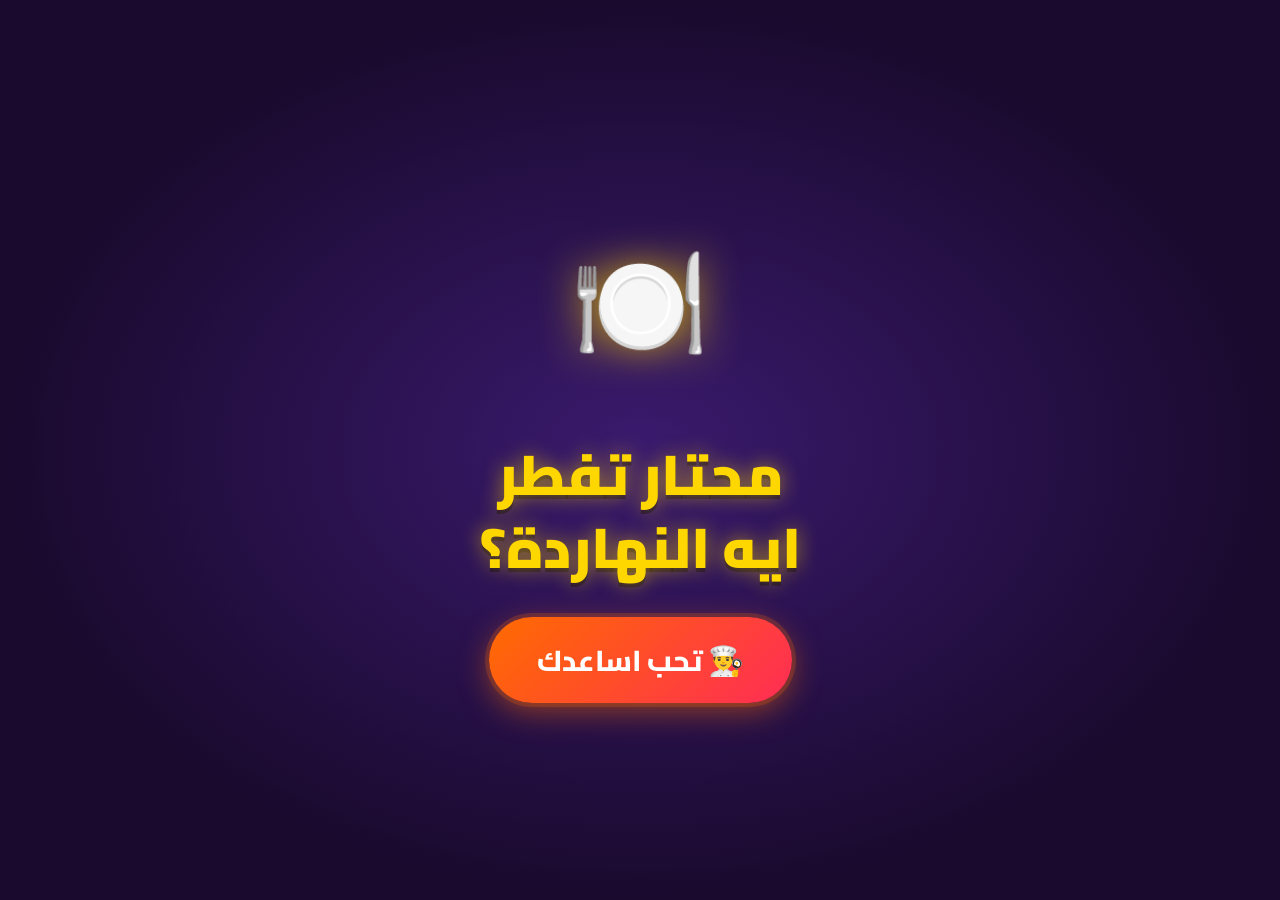
==== index.html @ 20fae1ea "Rename Index.html to index.html" ====
<!DOCTYPE html>
<html lang="ar" dir="rtl">
<head>
<meta charset="UTF-8">
<meta name="viewport" content="width=device-width, initial-scale=1.0">
<title>الشيف خالد - وين تفطر؟</title>
<link href="https://fonts.googleapis.com/css2?family=Cairo:wght@400;700;900&display=swap" rel="stylesheet">
<style>
  :root {
    --bg: #1a0a2e; --bg2: #2d1155;
    --yellow: #FFD700; --orange: #FF6B00; --red: #FF2D55;
    --green: #00C896; --blue: #00AAFF; --purple: #9B5DFF;
    --white: #FFFFFF; --text-main: #FFF5CC;
  }
  *, *::before, *::after { box-sizing: border-box; margin: 0; padding: 0; }
  body {
    font-family: 'Cairo', sans-serif;
    background: var(--bg);
    color: var(--text-main);
    min-height: 100vh;
    overflow-x: hidden;
    user-select: none;
  }
  body::before {
    content: '';
    position: fixed; inset: 0;
    background:
      radial-gradient(1px 1px at 10% 20%, #fff 0%, transparent 100%),
      radial-gradient(1px 1px at 80% 10%, #fff 0%, transparent 100%),
      radial-gradient(2px 2px at 50% 70%, #ffd700 0%, transparent 100%),
      radial-gradient(1px 1px at 30% 80%, #fff 0%, transparent 100%),
      radial-gradient(2px 2px at 85% 65%, rgba(255,215,0,0.6) 0%, transparent 100%);
    pointer-events: none; z-index: 0;
    animation: twinkle 4s ease-in-out infinite alternate;
  }
  @keyframes twinkle { 0% { opacity:0.5; } 100% { opacity:1; } }

  .screen {
    position: fixed; inset: 0;
    display: flex; flex-direction: column;
    align-items: center; justify-content: center;
    z-index: 10;
    transition: opacity 0.5s ease;
  }
  .screen.hidden { opacity: 0; pointer-events: none; }

  /* ---- SCREEN 1 ---- */
  #screen-open {
    background: radial-gradient(ellipse at center, #3a1a6e 0%, #1a0a2e 70%);
    text-align: center; padding: 2rem; gap: 2rem;
  }
  .open-emoji {
    font-size: clamp(4rem,15vw,7rem);
    animation: float 3s ease-in-out infinite;
    filter: drop-shadow(0 0 20px rgba(255,215,0,0.7));
  }
  @keyframes float { 0%,100%{transform:translateY(0) rotate(-5deg);} 50%{transform:translateY(-20px) rotate(5deg);} }
  .open-question {
    font-size: clamp(1.8rem,6vw,3.5rem);
    font-weight: 900; color: var(--yellow);
    text-shadow: 0 0 20px rgba(255,215,0,0.6), 0 4px 0 rgba(0,0,0,0.4);
    line-height: 1.3;
    animation: pulse-text 2s ease-in-out infinite alternate;
  }
  @keyframes pulse-text {
    0%   { text-shadow: 0 0 20px rgba(255,215,0,0.6), 0 4px 0 rgba(0,0,0,0.4); }
    100% { text-shadow: 0 0 50px rgba(255,215,0,1),   0 4px 0 rgba(0,0,0,0.4); }
  }
  .btn-main {
    background: linear-gradient(135deg, var(--orange), var(--red));
    color: #fff; border: none; outline: none; cursor: pointer;
    padding: 1rem 3rem;
    font-size: clamp(1.2rem,4vw,1.8rem);
    font-family: 'Cairo', sans-serif; font-weight: 800;
    border-radius: 60px;
    box-shadow: 0 8px 30px rgba(255,107,0,0.5), 0 0 0 4px rgba(255,107,0,0.2);
    transition: transform 0.15s, box-shadow 0.15s;
    animation: btn-bounce 1.5s ease-in-out infinite;
  }
  .btn-main:hover { transform: scale(1.08) translateY(-3px); box-shadow: 0 12px 40px rgba(255,107,0,0.8); }
  @keyframes btn-bounce { 0%,100%{transform:translateY(0);} 50%{transform:translateY(-6px);} }

  /* ---- SCREEN 2 INTRO ---- */
  #screen-intro { background: #000; flex-direction: column; gap: 1.5rem; overflow: hidden; }
  .intro-top {
    font-size: clamp(1rem,3vw,1.5rem);
    color: rgba(255,255,255,0.5); opacity: 0;
  }
  .intro-big {
    font-size: clamp(2rem,10vw,6rem); font-weight: 900;
    color: var(--yellow); text-align: center;
    opacity: 0; transform: scale(0.05);
    text-shadow: 0 0 60px rgba(255,215,0,0.8);
    line-height: 1.2;
  }
  .intro-big.animate { animation: zoom-in-dramatic 1.5s cubic-bezier(0.23,1,0.32,1) forwards; }
  .intro-top.animate { animation: fade-slide-up 0.8s ease forwards 0.3s; }
  @keyframes zoom-in-dramatic {
    0%  { opacity:0; transform:scale(0.03); }
    60% { opacity:1; transform:scale(1.15); }
    80% { transform:scale(0.95); }
    100%{ opacity:1; transform:scale(1); }
  }
  @keyframes fade-slide-up {
    0%  { opacity:0; transform:translateY(30px); }
    100%{ opacity:1; transform:translateY(0); }
  }
  .intro-stars { position:absolute; inset:0; pointer-events:none; overflow:hidden; }

  /* ---- SCREEN 3 GAME ---- */
  #screen-game {
    background: radial-gradient(ellipse at 30% 50%, #3a1a6e 0%, #1a0a2e 60%);
    flex-direction: row; align-items: center; justify-content: center;
    gap: clamp(1rem,4vw,3rem); padding: clamp(1rem,3vw,2rem);
    flex-wrap: wrap;
  }
  .chef-area { display:flex; flex-direction:column; align-items:center; gap:0.5rem; flex-shrink:0; }
  .chef-bubble {
    background: var(--yellow); color: #1a0a2e;
    border-radius: 20px 20px 20px 4px;
    padding: 0.5rem 1rem;
    font-size: clamp(0.8rem,2.5vw,1rem); font-weight:800;
    box-shadow: 0 4px 15px rgba(0,0,0,0.3);
    animation: bubble-bob 2s ease-in-out infinite;
    position: relative; white-space: nowrap;
  }
  .chef-bubble::after {
    content:''; position:absolute; bottom:-10px; right:16px;
    border:6px solid transparent; border-top-color:var(--yellow);
  }
  @keyframes bubble-bob { 0%,100%{transform:translateY(0);} 50%{transform:translateY(-6px);} }

  .chef-img-wrap { position:relative; width:clamp(140px,28vw,220px); }
  .chef-img-wrap img {
    width:100%; border-radius:20px;
    filter: drop-shadow(0 10px 30px rgba(255,215,0,0.5));
    display: block;
  }

  /* Chef glow platform */
  .chef-platform {
    width: clamp(120px, 24vw, 190px);
    height: 20px;
    background: radial-gradient(ellipse, rgba(255,215,0,0.4) 0%, transparent 70%);
    margin-top: -8px;
  }

  .chef-idle    { animation: chef-idle    1.8s ease-in-out infinite; }
  .chef-excited { animation: chef-excited 0.4s ease-in-out infinite alternate; }
  .chef-celebrate{ animation: chef-celebrate 0.5s ease-in-out infinite alternate; }
  @keyframes chef-idle     { 0%,100%{transform:translateY(0) rotate(0deg);} 30%{transform:translateY(-8px) rotate(-1deg);} 70%{transform:translateY(-4px) rotate(1deg);} }
  @keyframes chef-excited  { 0%{transform:translateY(0) rotate(-3deg) scale(1);} 100%{transform:translateY(-12px) rotate(3deg) scale(1.05);} }
  @keyframes chef-celebrate{ 0%{transform:translateY(0) rotate(-5deg) scale(1);} 100%{transform:translateY(-18px) rotate(6deg) scale(1.08);} }

  .wheel-area { display:flex; flex-direction:column; align-items:center; gap:1rem; }
  .wheel-wrap {
    position:relative; display:inline-flex;
    align-items:center; justify-content:center;
  }
  .wheel-wrap::before {
    content:''; position:absolute; inset:-12px; border-radius:50%;
    background: conic-gradient(from 0deg, var(--yellow), var(--orange), var(--red), var(--purple), var(--blue), var(--green), var(--yellow));
    animation: spin-ring 4s linear infinite; z-index:0;
  }
  .wheel-wrap::after {
    content:''; position:absolute; inset:-4px; border-radius:50%;
    background: var(--bg); z-index:1;
  }
  @keyframes spin-ring { to{transform:rotate(360deg);} }

  canvas#wheel { position:relative; z-index:2; border-radius:50%; cursor:pointer;
    filter:drop-shadow(0 0 20px rgba(255,215,0,0.4));
    width:clamp(240px,50vw,380px); height:clamp(240px,50vw,380px); }

  .wheel-pointer {
    position:absolute; top:50%; right:-22px;
    transform:translateY(-50%); z-index:10;
    font-size:2.5rem;
    filter:drop-shadow(0 0 8px rgba(255,107,0,0.8));
    animation:pointer-pulse 1s ease-in-out infinite alternate;
  }
  @keyframes pointer-pulse { 0%{transform:translateY(-50%) scale(1);} 100%{transform:translateY(-50%) scale(1.2);} }

  .wheel-hub {
    position:absolute; z-index:10;
    width:54px; height:54px; border-radius:50%;
    background:radial-gradient(circle, #fff 30%, #ffd700 70%, #ff6b00 100%);
    box-shadow:0 0 20px rgba(255,215,0,0.8), inset 0 0 8px rgba(0,0,0,0.3);
    border:4px solid #fff;
  }

  .btn-spin {
    background:linear-gradient(135deg, var(--green), #00a876);
    color:#fff; border:none; outline:none; cursor:pointer;
    padding:0.9rem 2.5rem;
    font-size:clamp(1.1rem,3.5vw,1.5rem);
    font-family:'Cairo',sans-serif; font-weight:800; border-radius:50px;
    box-shadow:0 6px 25px rgba(0,200,150,0.5);
    transition:transform 0.15s, box-shadow 0.15s;
  }
  .btn-spin:hover:not(:disabled) { transform:scale(1.06) translateY(-2px); box-shadow:0 10px 35px rgba(0,200,150,0.7); }
  .btn-spin:disabled { opacity:0.5; cursor:not-allowed; }

  /* ---- SCREEN 4 RESULT ---- */
  #screen-result {
    background:radial-gradient(ellipse at center, #3a1a6e 0%, #1a0a2e 70%);
    flex-direction:column; align-items:center; gap:1.2rem;
    text-align:center; padding:2rem;
  }
  .result-tada { font-size:clamp(3rem,10vw,6rem); animation:tada 0.8s ease infinite alternate; }
  @keyframes tada { 0%{transform:scale(1) rotate(-5deg);} 100%{transform:scale(1.15) rotate(5deg);} }
  .result-label { font-size:clamp(0.9rem,3vw,1.2rem); color:rgba(255,255,255,0.7); font-weight:700; }
  .result-name {
    font-size:clamp(2rem,8vw,4rem); font-weight:900; color:var(--yellow);
    text-shadow:0 0 30px rgba(255,215,0,0.8), 0 4px 0 rgba(0,0,0,0.4);
    animation:name-glow 1s ease-in-out infinite alternate;
  }
  @keyframes name-glow {
    0%  {text-shadow:0 0 20px rgba(255,215,0,0.6),0 4px 0 rgba(0,0,0,0.4);}
    100%{text-shadow:0 0 50px rgba(255,215,0,1),  0 4px 0 rgba(0,0,0,0.4);}
  }
  .result-phone-wrap {
    background:rgba(255,255,255,0.07); border:2px solid rgba(255,215,0,0.3);
    border-radius:20px; padding:1rem 2.5rem; backdrop-filter:blur(10px);
  }
  .result-phone-label { font-size:clamp(0.8rem,2.5vw,1rem); color:rgba(255,255,255,0.6); margin-bottom:0.3rem; }
  .result-phone {
    font-size:clamp(1.5rem,5vw,2.5rem); font-weight:900; color:var(--green);
    letter-spacing:2px; direction:ltr;
    text-shadow:0 0 20px rgba(0,200,150,0.5);
  }
  .result-chef-wrap { width:clamp(100px,22vw,160px); }
  .result-chef-wrap img { width:100%; border-radius:16px; filter:drop-shadow(0 0 20px rgba(255,215,0,0.5)); }
  .btn-again {
    background:linear-gradient(135deg,var(--purple),var(--blue));
    color:#fff; border:none; outline:none; cursor:pointer;
    padding:0.8rem 2.2rem; font-size:clamp(1rem,3vw,1.3rem);
    font-family:'Cairo',sans-serif; font-weight:800; border-radius:50px;
    box-shadow:0 6px 25px rgba(155,93,255,0.5); transition:transform 0.15s; margin-top:0.5rem;
  }
  .btn-again:hover { transform:scale(1.06) translateY(-2px); }

  #confetti-canvas { position:fixed; inset:0; pointer-events:none; z-index:9999; }

  .food-float {
    position:fixed; font-size:1.8rem; pointer-events:none; z-index:1;
    opacity:0.12; animation:food-float-anim linear infinite;
  }
  @keyframes food-float-anim {
    0%  {transform:translateY(110vh) rotate(0deg); opacity:0;}
    10% {opacity:0.12;}
    90% {opacity:0.12;}
    100%{transform:translateY(-10vh) rotate(360deg); opacity:0;}
  }

  @media (max-width: 600px) {
    #screen-game { flex-direction:column; justify-content:flex-start; padding-top:1.5rem; overflow-y:auto; }
    .wheel-pointer { right:-16px; font-size:2rem; }
  }
</style>
</head>
<body>

<canvas id="confetti-canvas"></canvas>

<!-- SCREEN 1 -->
<div id="screen-open" class="screen">
  <div class="open-emoji">🍽️</div>
  <h1 class="open-question">محتار تفطر<br>ايه النهاردة؟</h1>
  <button class="btn-main" onclick="startIntro()">👨‍🍳 تحب اساعدك</button>
</div>

<!-- SCREEN 2 -->
<div id="screen-intro" class="screen hidden">
  <div class="intro-stars" id="intro-stars"></div>
  <p class="intro-top" id="intro-top">يلا يا صاحبي...</p>
  <h2 class="intro-big" id="intro-big">الشيف خالد<br>هيساعدك 🎉</h2>
</div>

<!-- SCREEN 3 -->
<div id="screen-game" class="screen hidden">
  <div class="chef-area">
    <div class="chef-bubble" id="chef-bubble">دوّر الحظ! 🎰</div>
    <div class="chef-img-wrap" id="chef-wrap">
      <img id="chef-img" src="[data-uri]" alt="الشيف خالد" class="chef-idle">
    </div>
    <div class="chef-platform"></div>
  </div>
  <div class="wheel-area">
    <div class="wheel-wrap">
      <canvas id="wheel"></canvas>
      <div class="wheel-hub"></div>
      <div class="wheel-pointer">👈</div>
    </div>
    <button class="btn-spin" id="btn-spin" onclick="spinWheel()">🎡 دوّر!</button>
  </div>
</div>

<!-- SCREEN 4 -->
<div id="screen-result" class="screen hidden">
  <div class="result-tada" id="result-emoji">🎉</div>
  <p class="result-label">الشيف خالد بيقولك روح...</p>
  <h2 class="result-name" id="result-name"></h2>
  <div class="result-phone-wrap">
    <p class="result-phone-label">📞 اتصل دلوقتي</p>
    <p class="result-phone" id="result-phone"></p>
  </div>
  <div class="result-chef-wrap">
    <img src="[data-uri]" alt="الشيف خالد">
  </div>
  <button class="btn-again" onclick="resetGame()">🔄 جرب تاني</button>
</div>

<script>
// =============================================
// CONFIGURATION — edit names & phone numbers here
// =============================================
const RESTAURANTS = [
  { name:"عم ابراهيم",       phone:"01002967524", emoji:"🥙", color:"#FF6B35" },
  { name:"بطاطسيكو",         phone:"01145014449", emoji:"🍟", color:"#e6b800" },
  { name:"حماده شيراتون",    phone:"15916", emoji:"🍗", color:"#00C896" },
  { name:"عم بشندي",         phone:"01016317587", emoji:"🧆", color:"#9B5DFF" }
];

// =============================================
// AUDIO
// =============================================
let audioCtx = null;
function getAudio() { if(!audioCtx) audioCtx = new (window.AudioContext||window.webkitAudioContext)(); return audioCtx; }
function playBeep(freq=440,type='sine',dur=0.1,vol=0.3){
  try{ const c=getAudio(),o=c.createOscillator(),g=c.createGain();
    o.connect(g);g.connect(c.destination);o.type=type;o.frequency.value=freq;
    g.gain.setValueAtTime(vol,c.currentTime);
    g.gain.exponentialRampToValueAtTime(0.001,c.currentTime+dur);
    o.start();o.stop(c.currentTime+dur); }catch(e){}
}
function playWhoosh(){
  try{ const c=getAudio(),o=c.createOscillator(),g=c.createGain();
    o.connect(g);g.connect(c.destination);o.type='sawtooth';
    o.frequency.setValueAtTime(800,c.currentTime);
    o.frequency.exponentialRampToValueAtTime(100,c.currentTime+0.4);
    g.gain.setValueAtTime(0.2,c.currentTime);
    g.gain.exponentialRampToValueAtTime(0.001,c.currentTime+0.4);
    o.start();o.stop(c.currentTime+0.4); }catch(e){}
}
function playCelebration(){ [523,659,784,1047,1319].forEach((f,i)=>setTimeout(()=>playBeep(f,'square',0.2,0.25),i*120)); }
function playTick(){ playBeep(600+Math.random()*200,'square',0.04,0.15); }

// =============================================
// FLOATING FOOD
// =============================================
['🥙','🍟','🍗','🧆','🥚','🍕','☕','🥪'].forEach(em=>{
  const el=document.createElement('div');
  el.className='food-float'; el.textContent=em;
  el.style.left=Math.random()*100+'vw';
  el.style.animationDuration=(8+Math.random()*12)+'s';
  el.style.animationDelay=(Math.random()*10)+'s';
  document.body.appendChild(el);
});

// =============================================
// SCREENS
// =============================================
function showScreen(id){
  document.querySelectorAll('.screen').forEach(s=>s.classList.add('hidden'));
  document.getElementById(id).classList.remove('hidden');
}

function startIntro(){
  playWhoosh();
  showScreen('screen-intro');
  const big=document.getElementById('intro-big');
  const top=document.getElementById('intro-top');
  big.classList.remove('animate'); top.classList.remove('animate');
  void big.offsetWidth;
  big.classList.add('animate'); top.classList.add('animate');
  spawnIntroStars();
  [261,329,392,523].forEach((f,i)=>setTimeout(()=>playBeep(f,'triangle',0.8,0.2),i*80));
  setTimeout(()=>{ showScreen('screen-game'); drawWheel(); }, 2800);
}

function spawnIntroStars(){
  const c=document.getElementById('intro-stars'); c.innerHTML='';
  const colors=['#FFD700','#FF6B00','#FF2D55','#00C896','#9B5DFF'];
  for(let i=0;i<50;i++){
    const s=document.createElement('div');
    const sz=4+Math.random()*10;
    const angle=Math.random()*360, dist=100+Math.random()*250;
    const tx=Math.cos(angle*Math.PI/180)*dist, ty=Math.sin(angle*Math.PI/180)*dist;
    s.style.cssText=`position:absolute;border-radius:50%;
      background:${colors[Math.floor(Math.random()*5)]};
      width:${sz}px;height:${sz}px;
      left:${Math.random()*100}%;top:${Math.random()*100}%;
      animation:star-pop 1.5s ease-out ${Math.random()*0.8}s forwards;
      --tx:${tx}px;--ty:${ty}px;`;
    c.appendChild(s);
  }
  if(!document.getElementById('star-kf')){
    const st=document.createElement('style'); st.id='star-kf';
    st.textContent='@keyframes star-pop{0%{opacity:0;transform:scale(0) translate(0,0);}30%{opacity:1;}100%{opacity:0;transform:scale(1) translate(var(--tx),var(--ty));}}';
    document.head.appendChild(st);
  }
}

// =============================================
// WHEEL
// =============================================
const N=RESTAURANTS.length, SEG=2*Math.PI/N;
let rot=0, spinning=false;

function drawWheel(hl=-1){
  const canvas=document.getElementById('wheel');
  const size=canvas.clientWidth||340;
  canvas.width=size; canvas.height=size;
  const ctx=canvas.getContext('2d'), cx=size/2, cy=size/2, r=size/2-4;
  ctx.clearRect(0,0,size,size);
  for(let i=0;i<N;i++){
    const sa=rot+i*SEG, ea=sa+SEG, rs=RESTAURANTS[i];
    ctx.beginPath(); ctx.moveTo(cx,cy); ctx.arc(cx,cy,r,sa,ea); ctx.closePath();
    ctx.fillStyle=i===hl?'#FFFFFF':rs.color; ctx.fill();
    ctx.strokeStyle='rgba(0,0,0,0.25)'; ctx.lineWidth=2; ctx.stroke();
    ctx.save(); ctx.translate(cx,cy); ctx.rotate(sa+SEG/2);
    ctx.textAlign='right'; ctx.textBaseline='middle';
    ctx.font=`bold ${Math.max(12,size*0.053)}px Cairo,sans-serif`;
    ctx.fillStyle=i===hl?rs.color:'#FFF';
    ctx.shadowColor='rgba(0,0,0,0.5)'; ctx.shadowBlur=4;
    ctx.fillText(rs.name,r-12,0); ctx.restore();
    ctx.save(); ctx.translate(cx,cy); ctx.rotate(sa+SEG/2);
    ctx.font=`${Math.max(14,size*0.07)}px serif`;
    ctx.textAlign='center'; ctx.textBaseline='middle'; ctx.shadowBlur=0;
    ctx.fillText(rs.emoji,r*0.35,0); ctx.restore();
  }
  ctx.beginPath(); ctx.arc(cx,cy,r,0,2*Math.PI);
  ctx.strokeStyle='rgba(255,255,255,0.5)'; ctx.lineWidth=3; ctx.stroke();
}

function spinWheel(){
  if(spinning) return;
  spinning=true;
  document.getElementById('btn-spin').disabled=true;
  document.getElementById('chef-img').className='chef-excited';
  document.getElementById('chef-bubble').textContent='بيدور... بيدور! 🎡';
  playWhoosh();

  const idx=Math.floor(Math.random()*N);
  const target=2*Math.PI-(idx*SEG+SEG/2);
  const total=(5+Math.floor(Math.random()*6))*2*Math.PI + target - (rot%(2*Math.PI));
  const dur=4000+Math.random()*1500;
  let start=null, lastTick=rot;

  function ease(t){ return 1-Math.pow(1-t,4); }
  function frame(ts){
    if(!start) start=ts;
    const p=Math.min((ts-start)/dur,1), e=ease(p);
    rot=(rot%(2*Math.PI))+e*total;
    if(Math.abs(rot-lastTick)>SEG*0.8){ playTick(); lastTick=rot; }
    drawWheel();
    if(p<1){ requestAnimationFrame(frame); }
    else {
      rot=target%(2*Math.PI)+Math.floor(rot/(2*Math.PI))*(2*Math.PI);
      drawWheel(idx); spinning=false;
      document.getElementById('btn-spin').disabled=false;
      document.getElementById('chef-img').className='chef-celebrate';
      document.getElementById('chef-bubble').textContent='🎊 لقيناها!';
      playCelebration(); launchConfetti();
      setTimeout(()=>showResult(idx),1500);
    }
  }
  requestAnimationFrame(frame);
}

// =============================================
// RESULT
// =============================================
const EMOJIS=['🎉','🔥','🙌','🤩','💥','🥳','⭐','🎊'];
function showResult(i){
  const r=RESTAURANTS[i];
  document.getElementById('result-name').textContent=r.emoji+' '+r.name;
  document.getElementById('result-phone').textContent=r.phone;
  document.getElementById('result-emoji').textContent=EMOJIS[Math.floor(Math.random()*EMOJIS.length)];
  showScreen('screen-result'); launchConfetti(); playCelebration();
}

function resetGame(){
  stopConfetti();
  document.getElementById('chef-img').className='chef-idle';
  document.getElementById('chef-bubble').textContent='دوّر الحظ! 🎰';
  rot=0; showScreen('screen-game'); drawWheel();
}

// =============================================
// CONFETTI
// =============================================
let pieces=[], cfFrame=null;
function launchConfetti(){
  const cv=document.getElementById('confetti-canvas');
  cv.width=window.innerWidth; cv.height=window.innerHeight;
  const cols=['#FFD700','#FF6B00','#FF2D55','#00C896','#9B5DFF','#00AAFF','#FF69B4'];
  pieces=Array.from({length:130},()=>({
    x:Math.random()*cv.width, y:-10-Math.random()*200,
    vx:(Math.random()-0.5)*4, vy:3+Math.random()*5,
    rot:Math.random()*360, rotV:(Math.random()-0.5)*8,
    w:6+Math.random()*10, h:4+Math.random()*6,
    color:cols[Math.floor(Math.random()*cols.length)], alpha:1
  }));
  if(cfFrame) cancelAnimationFrame(cfFrame);
  animConf();
}
function animConf(){
  const cv=document.getElementById('confetti-canvas');
  const ctx=cv.getContext('2d'); ctx.clearRect(0,0,cv.width,cv.height);
  pieces.forEach(p=>{
    p.x+=p.vx; p.y+=p.vy; p.rot+=p.rotV; p.vy+=0.1;
    if(p.y>cv.height) p.alpha-=0.05;
    ctx.save(); ctx.globalAlpha=Math.max(0,p.alpha);
    ctx.translate(p.x,p.y); ctx.rotate(p.rot*Math.PI/180);
    ctx.fillStyle=p.color; ctx.fillRect(-p.w/2,-p.h/2,p.w,p.h);
    ctx.restore();
  });
  pieces=pieces.filter(p=>p.alpha>0);
  if(pieces.length>0) cfFrame=requestAnimationFrame(animConf);
  else stopConfetti();
}
function stopConfetti(){
  if(cfFrame) cancelAnimationFrame(cfFrame);
  const cv=document.getElementById('confetti-canvas');
  cv.getContext('2d').clearRect(0,0,cv.width,cv.height);
}

window.addEventListener('resize',()=>{
  if(!document.getElementById('screen-game').classList.contains('hidden')) drawWheel();
});
window.addEventListener('load',()=>drawWheel());
</script>
</body>
</html>
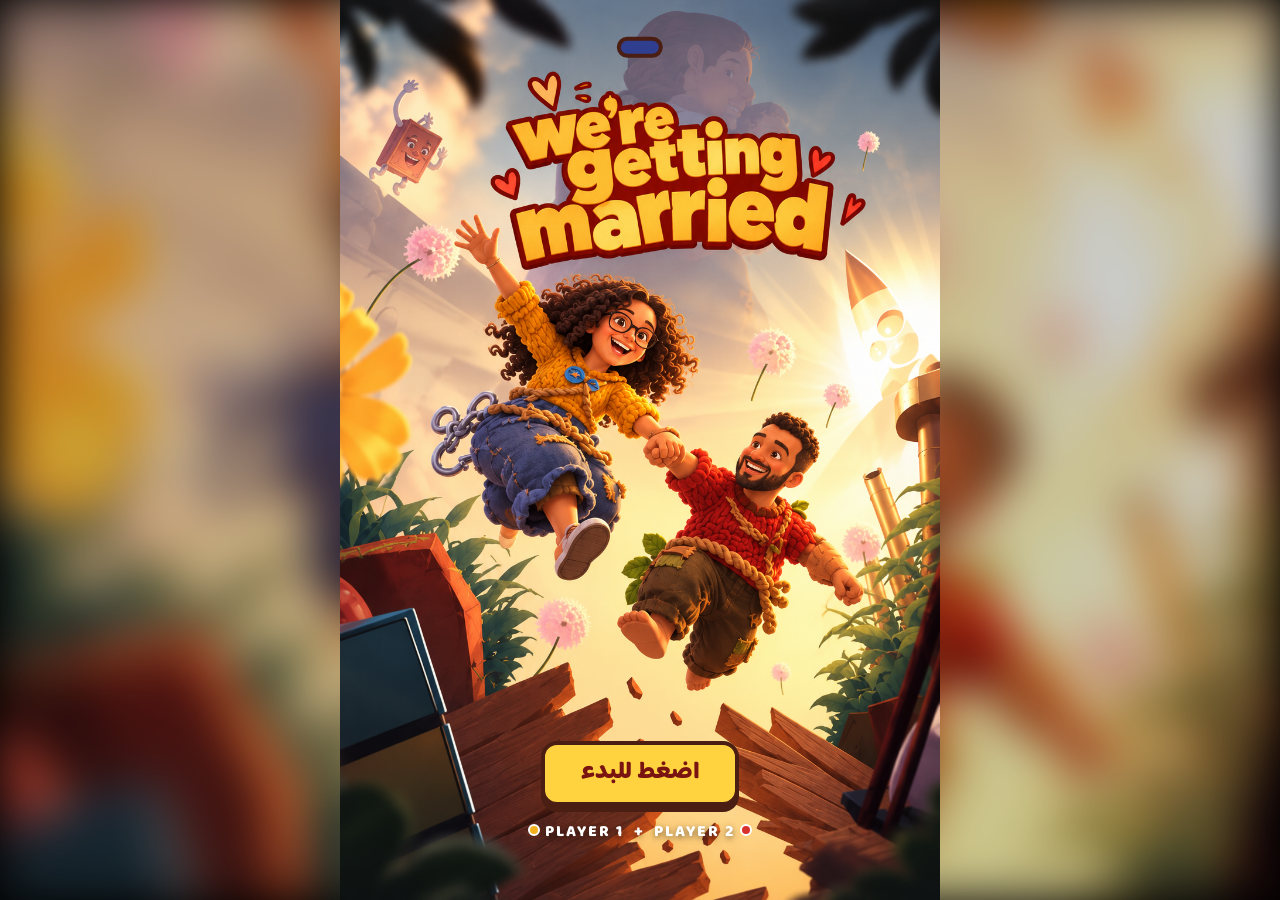
==== commit 2b5f7d0f: "Add files via upload" ====
--- a/index.html
+++ b/index.html
@@ -3,534 +3,122 @@
 <head>
 <meta charset="UTF-8">
 <meta name="viewport" content="width=device-width, initial-scale=1.0">
-<title>الشيف خالد - وين تفطر؟</title>
-<link href="https://fonts.googleapis.com/css2?family=Cairo:wght@400;700;900&display=swap" rel="stylesheet">
-<style>
-  :root {
-    --bg: #1a0a2e; --bg2: #2d1155;
-    --yellow: #FFD700; --orange: #FF6B00; --red: #FF2D55;
-    --green: #00C896; --blue: #00AAFF; --purple: #9B5DFF;
-    --white: #FFFFFF; --text-main: #FFF5CC;
-  }
-  *, *::before, *::after { box-sizing: border-box; margin: 0; padding: 0; }
-  body {
-    font-family: 'Cairo', sans-serif;
-    background: var(--bg);
-    color: var(--text-main);
-    min-height: 100vh;
-    overflow-x: hidden;
-    user-select: none;
-  }
-  body::before {
-    content: '';
-    position: fixed; inset: 0;
-    background:
-      radial-gradient(1px 1px at 10% 20%, #fff 0%, transparent 100%),
-      radial-gradient(1px 1px at 80% 10%, #fff 0%, transparent 100%),
-      radial-gradient(2px 2px at 50% 70%, #ffd700 0%, transparent 100%),
-      radial-gradient(1px 1px at 30% 80%, #fff 0%, transparent 100%),
-      radial-gradient(2px 2px at 85% 65%, rgba(255,215,0,0.6) 0%, transparent 100%);
-    pointer-events: none; z-index: 0;
-    animation: twinkle 4s ease-in-out infinite alternate;
-  }
-  @keyframes twinkle { 0% { opacity:0.5; } 100% { opacity:1; } }
+<title>Mohamed & Salma | دعوة زفاف</title>
+<meta name="description" content="دعوة زفاف محمد وسلمي - Wedding Invitation">
+<link rel="preconnect" href="https://fonts.googleapis.com">
+<link rel="preconnect" href="https://fonts.gstatic.com" crossorigin>
+<link href="https://fonts.googleapis.com/css2?family=Lalezar&family=Baloo+Bhaijaan+2:wght@400;600;800&display=swap" rel="stylesheet">
+<link rel="stylesheet" href="styles.css">
+</head>
+<body class="locked">
 
-  .screen {
-    position: fixed; inset: 0;
-    display: flex; flex-direction: column;
-    align-items: center; justify-content: center;
-    z-index: 10;
-    transition: opacity 0.5s ease;
-  }
-  .screen.hidden { opacity: 0; pointer-events: none; }
-
-  /* ---- SCREEN 1 ---- */
-  #screen-open {
-    background: radial-gradient(ellipse at center, #3a1a6e 0%, #1a0a2e 70%);
-    text-align: center; padding: 2rem; gap: 2rem;
-  }
-  .open-emoji {
-    font-size: clamp(4rem,15vw,7rem);
-    animation: float 3s ease-in-out infinite;
-    filter: drop-shadow(0 0 20px rgba(255,215,0,0.7));
-  }
-  @keyframes float { 0%,100%{transform:translateY(0) rotate(-5deg);} 50%{transform:translateY(-20px) rotate(5deg);} }
-  .open-question {
-    font-size: clamp(1.8rem,6vw,3.5rem);
-    font-weight: 900; color: var(--yellow);
-    text-shadow: 0 0 20px rgba(255,215,0,0.6), 0 4px 0 rgba(0,0,0,0.4);
-    line-height: 1.3;
-    animation: pulse-text 2s ease-in-out infinite alternate;
-  }
-  @keyframes pulse-text {
-    0%   { text-shadow: 0 0 20px rgba(255,215,0,0.6), 0 4px 0 rgba(0,0,0,0.4); }
-    100% { text-shadow: 0 0 50px rgba(255,215,0,1),   0 4px 0 rgba(0,0,0,0.4); }
-  }
-  .btn-main {
-    background: linear-gradient(135deg, var(--orange), var(--red));
-    color: #fff; border: none; outline: none; cursor: pointer;
-    padding: 1rem 3rem;
-    font-size: clamp(1.2rem,4vw,1.8rem);
-    font-family: 'Cairo', sans-serif; font-weight: 800;
-    border-radius: 60px;
-    box-shadow: 0 8px 30px rgba(255,107,0,0.5), 0 0 0 4px rgba(255,107,0,0.2);
-    transition: transform 0.15s, box-shadow 0.15s;
-    animation: btn-bounce 1.5s ease-in-out infinite;
-  }
-  .btn-main:hover { transform: scale(1.08) translateY(-3px); box-shadow: 0 12px 40px rgba(255,107,0,0.8); }
-  @keyframes btn-bounce { 0%,100%{transform:translateY(0);} 50%{transform:translateY(-6px);} }
-
-  /* ---- SCREEN 2 INTRO ---- */
-  #screen-intro { background: #000; flex-direction: column; gap: 1.5rem; overflow: hidden; }
-  .intro-top {
-    font-size: clamp(1rem,3vw,1.5rem);
-    color: rgba(255,255,255,0.5); opacity: 0;
-  }
-  .intro-big {
-    font-size: clamp(2rem,10vw,6rem); font-weight: 900;
-    color: var(--yellow); text-align: center;
-    opacity: 0; transform: scale(0.05);
-    text-shadow: 0 0 60px rgba(255,215,0,0.8);
-    line-height: 1.2;
-  }
-  .intro-big.animate { animation: zoom-in-dramatic 1.5s cubic-bezier(0.23,1,0.32,1) forwards; }
-  .intro-top.animate { animation: fade-slide-up 0.8s ease forwards 0.3s; }
-  @keyframes zoom-in-dramatic {
-    0%  { opacity:0; transform:scale(0.03); }
-    60% { opacity:1; transform:scale(1.15); }
-    80% { transform:scale(0.95); }
-    100%{ opacity:1; transform:scale(1); }
-  }
-  @keyframes fade-slide-up {
-    0%  { opacity:0; transform:translateY(30px); }
-    100%{ opacity:1; transform:translateY(0); }
-  }
-  .intro-stars { position:absolute; inset:0; pointer-events:none; overflow:hidden; }
-
-  /* ---- SCREEN 3 GAME ---- */
-  #screen-game {
-    background: radial-gradient(ellipse at 30% 50%, #3a1a6e 0%, #1a0a2e 60%);
-    flex-direction: row; align-items: center; justify-content: center;
-    gap: clamp(1rem,4vw,3rem); padding: clamp(1rem,3vw,2rem);
-    flex-wrap: wrap;
-  }
-  .chef-area { display:flex; flex-direction:column; align-items:center; gap:0.5rem; flex-shrink:0; }
-  .chef-bubble {
-    background: var(--yellow); color: #1a0a2e;
-    border-radius: 20px 20px 20px 4px;
-    padding: 0.5rem 1rem;
-    font-size: clamp(0.8rem,2.5vw,1rem); font-weight:800;
-    box-shadow: 0 4px 15px rgba(0,0,0,0.3);
-    animation: bubble-bob 2s ease-in-out infinite;
-    position: relative; white-space: nowrap;
-  }
-  .chef-bubble::after {
-    content:''; position:absolute; bottom:-10px; right:16px;
-    border:6px solid transparent; border-top-color:var(--yellow);
-  }
-  @keyframes bubble-bob { 0%,100%{transform:translateY(0);} 50%{transform:translateY(-6px);} }
-
-  .chef-img-wrap { position:relative; width:clamp(140px,28vw,220px); }
-  .chef-img-wrap img {
-    width:100%; border-radius:20px;
-    filter: drop-shadow(0 10px 30px rgba(255,215,0,0.5));
-    display: block;
-  }
-
-  /* Chef glow platform */
-  .chef-platform {
-    width: clamp(120px, 24vw, 190px);
-    height: 20px;
-    background: radial-gradient(ellipse, rgba(255,215,0,0.4) 0%, transparent 70%);
-    margin-top: -8px;
-  }
-
-  .chef-idle    { animation: chef-idle    1.8s ease-in-out infinite; }
-  .chef-excited { animation: chef-excited 0.4s ease-in-out infinite alternate; }
-  .chef-celebrate{ animation: chef-celebrate 0.5s ease-in-out infinite alternate; }
-  @keyframes chef-idle     { 0%,100%{transform:translateY(0) rotate(0deg);} 30%{transform:translateY(-8px) rotate(-1deg);} 70%{transform:translateY(-4px) rotate(1deg);} }
-  @keyframes chef-excited  { 0%{transform:translateY(0) rotate(-3deg) scale(1);} 100%{transform:translateY(-12px) rotate(3deg) scale(1.05);} }
-  @keyframes chef-celebrate{ 0%{transform:translateY(0) rotate(-5deg) scale(1);} 100%{transform:translateY(-18px) rotate(6deg) scale(1.08);} }
-
-  .wheel-area { display:flex; flex-direction:column; align-items:center; gap:1rem; }
-  .wheel-wrap {
-    position:relative; display:inline-flex;
-    align-items:center; justify-content:center;
-  }
-  .wheel-wrap::before {
-    content:''; position:absolute; inset:-12px; border-radius:50%;
-    background: conic-gradient(from 0deg, var(--yellow), var(--orange), var(--red), var(--purple), var(--blue), var(--green), var(--yellow));
-    animation: spin-ring 4s linear infinite; z-index:0;
-  }
-  .wheel-wrap::after {
-    content:''; position:absolute; inset:-4px; border-radius:50%;
-    background: var(--bg); z-index:1;
-  }
-  @keyframes spin-ring { to{transform:rotate(360deg);} }
-
-  canvas#wheel { position:relative; z-index:2; border-radius:50%; cursor:pointer;
-    filter:drop-shadow(0 0 20px rgba(255,215,0,0.4));
-    width:clamp(240px,50vw,380px); height:clamp(240px,50vw,380px); }
-
-  .wheel-pointer {
-    position:absolute; top:50%; right:-22px;
-    transform:translateY(-50%); z-index:10;
-    font-size:2.5rem;
-    filter:drop-shadow(0 0 8px rgba(255,107,0,0.8));
-    animation:pointer-pulse 1s ease-in-out infinite alternate;
-  }
-  @keyframes pointer-pulse { 0%{transform:translateY(-50%) scale(1);} 100%{transform:translateY(-50%) scale(1.2);} }
-
-  .wheel-hub {
-    position:absolute; z-index:10;
-    width:54px; height:54px; border-radius:50%;
-    background:radial-gradient(circle, #fff 30%, #ffd700 70%, #ff6b00 100%);
-    box-shadow:0 0 20px rgba(255,215,0,0.8), inset 0 0 8px rgba(0,0,0,0.3);
-    border:4px solid #fff;
-  }
-
-  .btn-spin {
-    background:linear-gradient(135deg, var(--green), #00a876);
-    color:#fff; border:none; outline:none; cursor:pointer;
-    padding:0.9rem 2.5rem;
-    font-size:clamp(1.1rem,3.5vw,1.5rem);
-    font-family:'Cairo',sans-serif; font-weight:800; border-radius:50px;
-    box-shadow:0 6px 25px rgba(0,200,150,0.5);
-    transition:transform 0.15s, box-shadow 0.15s;
-  }
-  .btn-spin:hover:not(:disabled) { transform:scale(1.06) translateY(-2px); box-shadow:0 10px 35px rgba(0,200,150,0.7); }
-  .btn-spin:disabled { opacity:0.5; cursor:not-allowed; }
-
-  /* ---- SCREEN 4 RESULT ---- */
-  #screen-result {
-    background:radial-gradient(ellipse at center, #3a1a6e 0%, #1a0a2e 70%);
-    flex-direction:column; align-items:center; gap:1.2rem;
-    text-align:center; padding:2rem;
-  }
-  .result-tada { font-size:clamp(3rem,10vw,6rem); animation:tada 0.8s ease infinite alternate; }
-  @keyframes tada { 0%{transform:scale(1) rotate(-5deg);} 100%{transform:scale(1.15) rotate(5deg);} }
-  .result-label { font-size:clamp(0.9rem,3vw,1.2rem); color:rgba(255,255,255,0.7); font-weight:700; }
-  .result-name {
-    font-size:clamp(2rem,8vw,4rem); font-weight:900; color:var(--yellow);
-    text-shadow:0 0 30px rgba(255,215,0,0.8), 0 4px 0 rgba(0,0,0,0.4);
-    animation:name-glow 1s ease-in-out infinite alternate;
-  }
-  @keyframes name-glow {
-    0%  {text-shadow:0 0 20px rgba(255,215,0,0.6),0 4px 0 rgba(0,0,0,0.4);}
-    100%{text-shadow:0 0 50px rgba(255,215,0,1),  0 4px 0 rgba(0,0,0,0.4);}
-  }
-  .result-phone-wrap {
-    background:rgba(255,255,255,0.07); border:2px solid rgba(255,215,0,0.3);
-    border-radius:20px; padding:1rem 2.5rem; backdrop-filter:blur(10px);
-  }
-  .result-phone-label { font-size:clamp(0.8rem,2.5vw,1rem); color:rgba(255,255,255,0.6); margin-bottom:0.3rem; }
-  .result-phone {
-    font-size:clamp(1.5rem,5vw,2.5rem); font-weight:900; color:var(--green);
-    letter-spacing:2px; direction:ltr;
-    text-shadow:0 0 20px rgba(0,200,150,0.5);
-  }
-  .result-chef-wrap { width:clamp(100px,22vw,160px); }
-  .result-chef-wrap img { width:100%; border-radius:16px; filter:drop-shadow(0 0 20px rgba(255,215,0,0.5)); }
-  .btn-again {
-    background:linear-gradient(135deg,var(--purple),var(--blue));
-    color:#fff; border:none; outline:none; cursor:pointer;
-    padding:0.8rem 2.2rem; font-size:clamp(1rem,3vw,1.3rem);
-    font-family:'Cairo',sans-serif; font-weight:800; border-radius:50px;
-    box-shadow:0 6px 25px rgba(155,93,255,0.5); transition:transform 0.15s; margin-top:0.5rem;
-  }
-  .btn-again:hover { transform:scale(1.06) translateY(-2px); }
-
-  #confetti-canvas { position:fixed; inset:0; pointer-events:none; z-index:9999; }
-
-  .food-float {
-    position:fixed; font-size:1.8rem; pointer-events:none; z-index:1;
-    opacity:0.12; animation:food-float-anim linear infinite;
-  }
-  @keyframes food-float-anim {
-    0%  {transform:translateY(110vh) rotate(0deg); opacity:0;}
-    10% {opacity:0.12;}
-    90% {opacity:0.12;}
-    100%{transform:translateY(-10vh) rotate(360deg); opacity:0;}
-  }
-
-  @media (max-width: 600px) {
-    #screen-game { flex-direction:column; justify-content:flex-start; padding-top:1.5rem; overflow-y:auto; }
-    .wheel-pointer { right:-16px; font-size:2rem; }
-  }
-</style>
-</head>
-<body>
-
-<canvas id="confetti-canvas"></canvas>
-
-<!-- SCREEN 1 -->
-<div id="screen-open" class="screen">
-  <div class="open-emoji">🍽️</div>
-  <h1 class="open-question">محتار تفطر<br>ايه النهاردة؟</h1>
-  <button class="btn-main" onclick="startIntro()">👨‍🍳 تحب اساعدك</button>
-</div>
-
-<!-- SCREEN 2 -->
-<div id="screen-intro" class="screen hidden">
-  <div class="intro-stars" id="intro-stars"></div>
-  <p class="intro-top" id="intro-top">يلا يا صاحبي...</p>
-  <h2 class="intro-big" id="intro-big">الشيف خالد<br>هيساعدك 🎉</h2>
-</div>
-
-<!-- SCREEN 3 -->
-<div id="screen-game" class="screen hidden">
-  <div class="chef-area">
-    <div class="chef-bubble" id="chef-bubble">دوّر الحظ! 🎰</div>
-    <div class="chef-img-wrap" id="chef-wrap">
-      <img id="chef-img" src="[data-uri]" alt="الشيف خالد" class="chef-idle">
-    </div>
-    <div class="chef-platform"></div>
-  </div>
-  <div class="wheel-area">
-    <div class="wheel-wrap">
-      <canvas id="wheel"></canvas>
-      <div class="wheel-hub"></div>
-      <div class="wheel-pointer">👈</div>
-    </div>
-    <button class="btn-spin" id="btn-spin" onclick="spinWheel()">🎡 دوّر!</button>
+<div id="title">
+  <img class="t-bg" src="wedding-cover.png" alt="">
+  <img class="t-img" src="wedding-cover.png" alt="We're getting married">
+  <div class="t-ui">
+    <button id="startBtn" class="btn">اضغط للبدء</button>
+    <p class="t-sub"><i class="dot r"></i> PLAYER 1 &nbsp;+&nbsp; PLAYER 2 <i class="dot y"></i></p>
   </div>
 </div>
 
-<!-- SCREEN 4 -->
-<div id="screen-result" class="screen hidden">
-  <div class="result-tada" id="result-emoji">🎉</div>
-  <p class="result-label">الشيف خالد بيقولك روح...</p>
-  <h2 class="result-name" id="result-name"></h2>
-  <div class="result-phone-wrap">
-    <p class="result-phone-label">📞 اتصل دلوقتي</p>
-    <p class="result-phone" id="result-phone"></p>
-  </div>
-  <div class="result-chef-wrap">
-    <img src="[data-uri]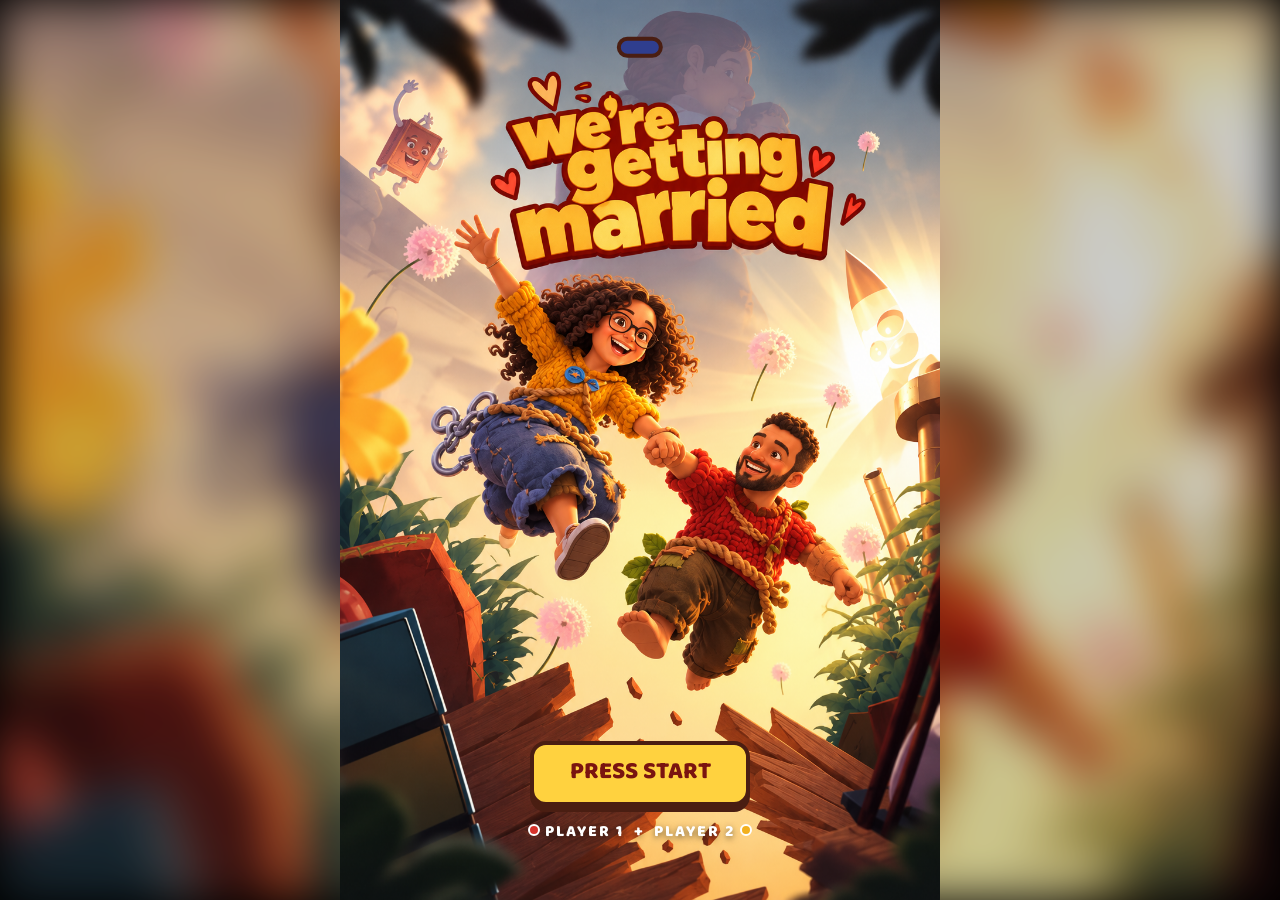
==== commit b7af4160: "Add files via upload" ====
--- a/index.html
+++ b/index.html
@@ -1,10 +1,10 @@
 <!DOCTYPE html>
-<html lang="ar" dir="rtl">
+<html lang="en" dir="ltr">
 <head>
 <meta charset="UTF-8">
 <meta name="viewport" content="width=device-width, initial-scale=1.0">
-<title>Mohamed & Salma | دعوة زفاف</title>
-<meta name="description" content="دعوة زفاف محمد وسلمي - Wedding Invitation">
+<title>Mohamed & Salma | Wedding Invitation</title>
+<meta name="description" content="Mohamed & Salma — Wedding Invitation | A Co-op Adventure">
 <link rel="preconnect" href="https://fonts.googleapis.com">
 <link rel="preconnect" href="https://fonts.gstatic.com" crossorigin>
 <link href="https://fonts.googleapis.com/css2?family=Lalezar&family=Baloo+Bhaijaan+2:wght@400;600;800&display=swap" rel="stylesheet">
@@ -16,106 +16,106 @@
   <img class="t-bg" src="wedding-cover.png" alt="">
   <img class="t-img" src="wedding-cover.png" alt="We're getting married">
   <div class="t-ui">
-    <button id="startBtn" class="btn">اضغط للبدء</button>
+    <button id="startBtn" class="btn">PRESS START</button>
     <p class="t-sub"><i class="dot r"></i> PLAYER 1 &nbsp;+&nbsp; PLAYER 2 <i class="dot y"></i></p>
   </div>
 </div>
 
 <main id="game" hidden>
   <header class="hud">
-    <div class="pl"><b class="av r">م</b><span>محمد</span></div>
-    <div class="meter" role="progressbar" aria-label="تقدم اللعبة"><i id="meterFill"></i><span id="levelLabel">LOBBY</span></div>
-    <div class="pl"><b class="av y">س</b><span>سلمي</span></div>
+    <div class="pl"><b class="av r">M</b><span>Mohamed</span></div>
+    <div class="meter" role="progressbar" aria-label="Game progress"><i id="meterFill"></i><span id="levelLabel">LOBBY</span></div>
+    <div class="pl"><b class="av y">S</b><span>Salma</span></div>
   </header>
 
   <section class="level lobby" data-label="LOBBY">
-    <p class="small">بسم الله الرحمن الرحيم</p>
-    <p class="lead">يسعدنا دعوتكم لحضور حفل زفاف</p>
-    <h1 class="names outline"><span>محمد</span><em>&amp;</em><span>سلمي</span></h1>
-    <p class="date-pill">السبت | ٥ ديسمبر ٢٠٢٦</p>
-    <p class="quote">"ومن آياته أن خلق لكم من أنفسكم أزواجاً لتسكنوا إليها وجعل بينكم مودة ورحمة"<br><small>— سورة الروم —</small></p>
-    <p class="hint">انزل لأسفل لبدء المرحلة الأولى ↓</p>
+    <p class="small">⚡ NEW GAME STARTED</p>
+    <p class="lead">You've been selected for the most epic co-op adventure of the year</p>
+    <h1 class="names outline"><span>Mohamed</span><em>&amp;</em><span>Salma</span></h1>
+    <p class="date-pill">Saturday | December 5, 2026</p>
+    <p class="quote">"Two players. One quest. Infinite lives together."<br><small>— The Wedding Chronicles —</small></p>
+    <p class="hint">Scroll down to begin Level 1 ↓</p>
   </section>
 
   <div class="rope"></div>
   <section class="level" data-label="LEVEL 1">
-    <h2 class="banner outline"><small>LEVEL 1</small>قصتنا</h2>
+    <h2 class="banner outline"><small>LEVEL 1</small>Our Story</h2>
     <div class="panel cut">
       <div class="cut-icon" id="cutIcon">✦</div>
       <h3 id="cutTitle"></h3><p id="cutText"></p>
-      <div class="cut-foot"><span id="cutDots"></span><button class="btn sm" id="cutNext">التالي</button></div>
+      <div class="cut-foot"><span id="cutDots"></span><button class="btn sm" id="cutNext">NEXT</button></div>
     </div>
   </section>
 
   <div class="rope"></div>
   <section class="level" data-label="LEVEL 2">
-    <h2 class="banner outline"><small>LEVEL 2</small>الوقت المتبقي</h2>
+    <h2 class="banner outline"><small>LEVEL 2</small>Time Remaining</h2>
     <div class="panel">
       <div class="bar"><i id="timeBar"></i></div>
       <div class="countdown">
-        <div><span id="days">00</span>أيام</div><div><span id="hours">00</span>ساعات</div>
-        <div><span id="minutes">00</span>دقائق</div><div><span id="seconds">00</span>ثوانٍ</div>
+        <div><span id="days">00</span>Days</div><div><span id="hours">00</span>Hours</div>
+        <div><span id="minutes">00</span>Mins</div><div><span id="seconds">00</span>Secs</div>
       </div>
     </div>
   </section>
 
   <div class="rope"></div>
   <section class="level" data-label="LEVEL 3">
-    <h2 class="banner outline"><small>LEVEL 3</small>تفاصيل الحفل</h2>
-    <div class="panel quest"><h3>💍 المهمة ١: الاحتفال</h3>
-      <p>السبت، ٥ ديسمبر ٢٠٢٦ — الساعة ٧:٠٠ مساءً</p>
-      <p>قاعة الاحتفالات الكبرى<br>شارع الزهور، الحي الراقي — المدينة</p>
-      <a class="btn sm" href="https://maps.google.com" target="_blank" rel="noopener">📍 افتح الخريطة</a></div>
-    <div class="panel quest"><h3>🌙 المهمة ٢: حفل العشاء</h3>
-      <p>مباشرة بعد الحفل — الساعة ٩:٠٠ مساءً</p>
-      <p>مطعم المناسبات<br>الطابق الثاني — نفس المكان</p></div>
+    <h2 class="banner outline"><small>LEVEL 3</small>Event Details</h2>
+    <div class="panel quest"><h3>💍 QUEST 1: The Ceremony</h3>
+      <p>Saturday, December 5, 2026 — 7:00 PM</p>
+      <p>Grand Celebration Hall<br>Flowers Street, Uptown District — The City</p>
+      <a class="btn sm" href="https://maps.google.com" target="_blank" rel="noopener">📍 Open Map</a></div>
+    <div class="panel quest"><h3>🌙 QUEST 2: The Banquet</h3>
+      <p>Immediately after the ceremony — 9:00 PM</p>
+      <p>The Occasions Restaurant<br>Second Floor — Same Location</p></div>
   </section>
 
   <div class="rope"></div>
   <section class="level" data-label="LEVEL 4">
-    <h2 class="banner outline"><small>LEVEL 4</small>لحظاتنا</h2>
-    <p class="lead">المقتنيات: <b id="gotCount">0</b> / 6 — المس لتكشف كل لحظة</p>
+    <h2 class="banner outline"><small>LEVEL 4</small>Our Moments</h2>
+    <p class="lead">Collectibles: <b id="gotCount">0</b> / 6 — Tap each slot to unlock a memory</p>
     <div class="gallery">
-      <button class="slot" data-photo="" aria-label="لحظة ١"></button><button class="slot" data-photo="" aria-label="لحظة ٢"></button>
-      <button class="slot" data-photo="" aria-label="لحظة ٣"></button><button class="slot" data-photo="" aria-label="لحظة ٤"></button>
-      <button class="slot" data-photo="" aria-label="لحظة ٥"></button><button class="slot" data-photo="" aria-label="لحظة ٦"></button>
+      <button class="slot" data-photo="" aria-label="Moment 1"></button><button class="slot" data-photo="" aria-label="Moment 2"></button>
+      <button class="slot" data-photo="" aria-label="Moment 3"></button><button class="slot" data-photo="" aria-label="Moment 4"></button>
+      <button class="slot" data-photo="" aria-label="Moment 5"></button><button class="slot" data-photo="" aria-label="Moment 6"></button>
     </div>
   </section>
 
   <div class="rope"></div>
   <section class="level" data-label="FINAL LEVEL">
-    <h2 class="banner outline"><small>FINAL LEVEL</small>الباب يحتاج اثنين</h2>
-    <p class="lead">اضغط مع شريكك على الزرّين معاً لفتح الباب وتأكيد الحضور.<br><span class="desk">على الكمبيوتر: اضغط A و L معاً.</span></p>
+    <h2 class="banner outline"><small>FINAL LEVEL</small>This Door Takes Two</h2>
+    <p class="lead">Hold both buttons at the same time to unlock the gate and confirm your RSVP.<br><span class="desk">On desktop: hold A and L together.</span></p>
     <div class="gate" id="gate">
       <form id="rsvpForm" inert>
-        <h3>تأكيد الحضور</h3>
-        <p class="rsvp-text">يرجى تأكيد الحضور قبل ١ أكتوبر ٢٠٢٦</p>
-        <label>الاسم الكامل<input type="text" name="name" required placeholder="اكتب اسمك هنا"></label>
-        <label>البريد الإلكتروني<input type="email" name="email" required placeholder="example@email.com"></label>
-        <label>عدد الحاضرين<select name="count"><option value="1">شخص واحد</option><option value="2">شخصان</option><option value="3" selected>٣ أشخاص</option><option value="4">٤ أشخاص</option><option value="5">٥ أشخاص</option></select></label>
-        <div class="radios"><label><input type="radio" name="attending" value="yes" required> سأحضر بكل سرور</label><label><input type="radio" name="attending" value="no"> أعتذر عن الحضور</label></div>
-        <label>رسالة للعروسين<textarea name="message" rows="3" placeholder="اكتب كلمة حب أو تهنئة..."></textarea></label>
-        <button type="submit" class="btn">إرسال التأكيد</button>
+        <h3>Confirm Your Attendance</h3>
+        <p class="rsvp-text">Please RSVP before October 1, 2026</p>
+        <label>Full Name<input type="text" name="name" required placeholder="Enter your name here"></label>
+        <label>Email Address<input type="email" name="email" required placeholder="example@email.com"></label>
+        <label>Number of Guests<select name="count"><option value="1">Just me</option><option value="2">2 players</option><option value="3" selected>3 players</option><option value="4">4 players</option><option value="5">5 players</option></select></label>
+        <div class="radios"><label><input type="radio" name="attending" value="yes" required> I'll be there! 🎮</label><label><input type="radio" name="attending" value="no"> Can't make it this time</label></div>
+        <label>Message for the Couple<textarea name="message" rows="3" placeholder="Drop a message or a cheer..."></textarea></label>
+        <button type="submit" class="btn">SEND RSVP</button>
         <p id="formStatus" class="form-status" role="status"></p>
       </form>
       <div class="doors" aria-hidden="true"><i></i><i></i><span class="lock">🔒</span></div>
     </div>
     <div class="pads">
-      <button class="pad r" id="pad1" aria-label="اللاعب الأول محمد: اضغط مع الاستمرار"><b>م</b>محمد</button>
-      <button class="pad y" id="pad2" aria-label="اللاعبة الثانية سلمي: اضغط مع الاستمرار"><b>س</b>سلمي</button>
+      <button class="pad r" id="pad1" aria-label="Player 1 Mohamed: hold to open"><b>M</b>Mohamed</button>
+      <button class="pad y" id="pad2" aria-label="Player 2 Salma: hold to open"><b>S</b>Salma</button>
     </div>
     <div class="bar sync"><i id="syncBar"></i></div>
-    <button class="link" id="soloBtn">تلعب وحدك؟ افتح الباب بنقرة واحدة</button>
+    <button class="link" id="soloBtn">Playing solo? Open the gate with one tap</button>
   </section>
 
   <footer class="level credits">
-    <p class="outline names sm"><span>محمد</span><em>&amp;</em><span>سلمي</span></p>
-    <p>٠٥ . ١٢ . ٢٠٢٦</p>
-    <p>شكراً لوجودكم في حياتنا</p>
-    <p class="tbc">يتبع... في يوم الزفاف</p>
+    <p class="outline names sm"><span>Mohamed</span><em>&amp;</em><span>Salma</span></p>
+    <p>05 . 12 . 2026</p>
+    <p>Thank you for being part of our story</p>
+    <p class="tbc">To be continued... on the wedding day</p>
   </footer>
 
-  <button id="musicToggle" class="music" aria-label="تشغيل الموسيقى">♪</button>
+  <button id="musicToggle" class="music" aria-label="Toggle music">♪</button>
   <audio id="bgMusic" loop preload="none"><source src="https://www.soundhelix.com/examples/mp3/SoundHelix-Song-1.mp3" type="audio/mpeg"></audio>
 </main>
 <div id="toast" role="status"></div>
